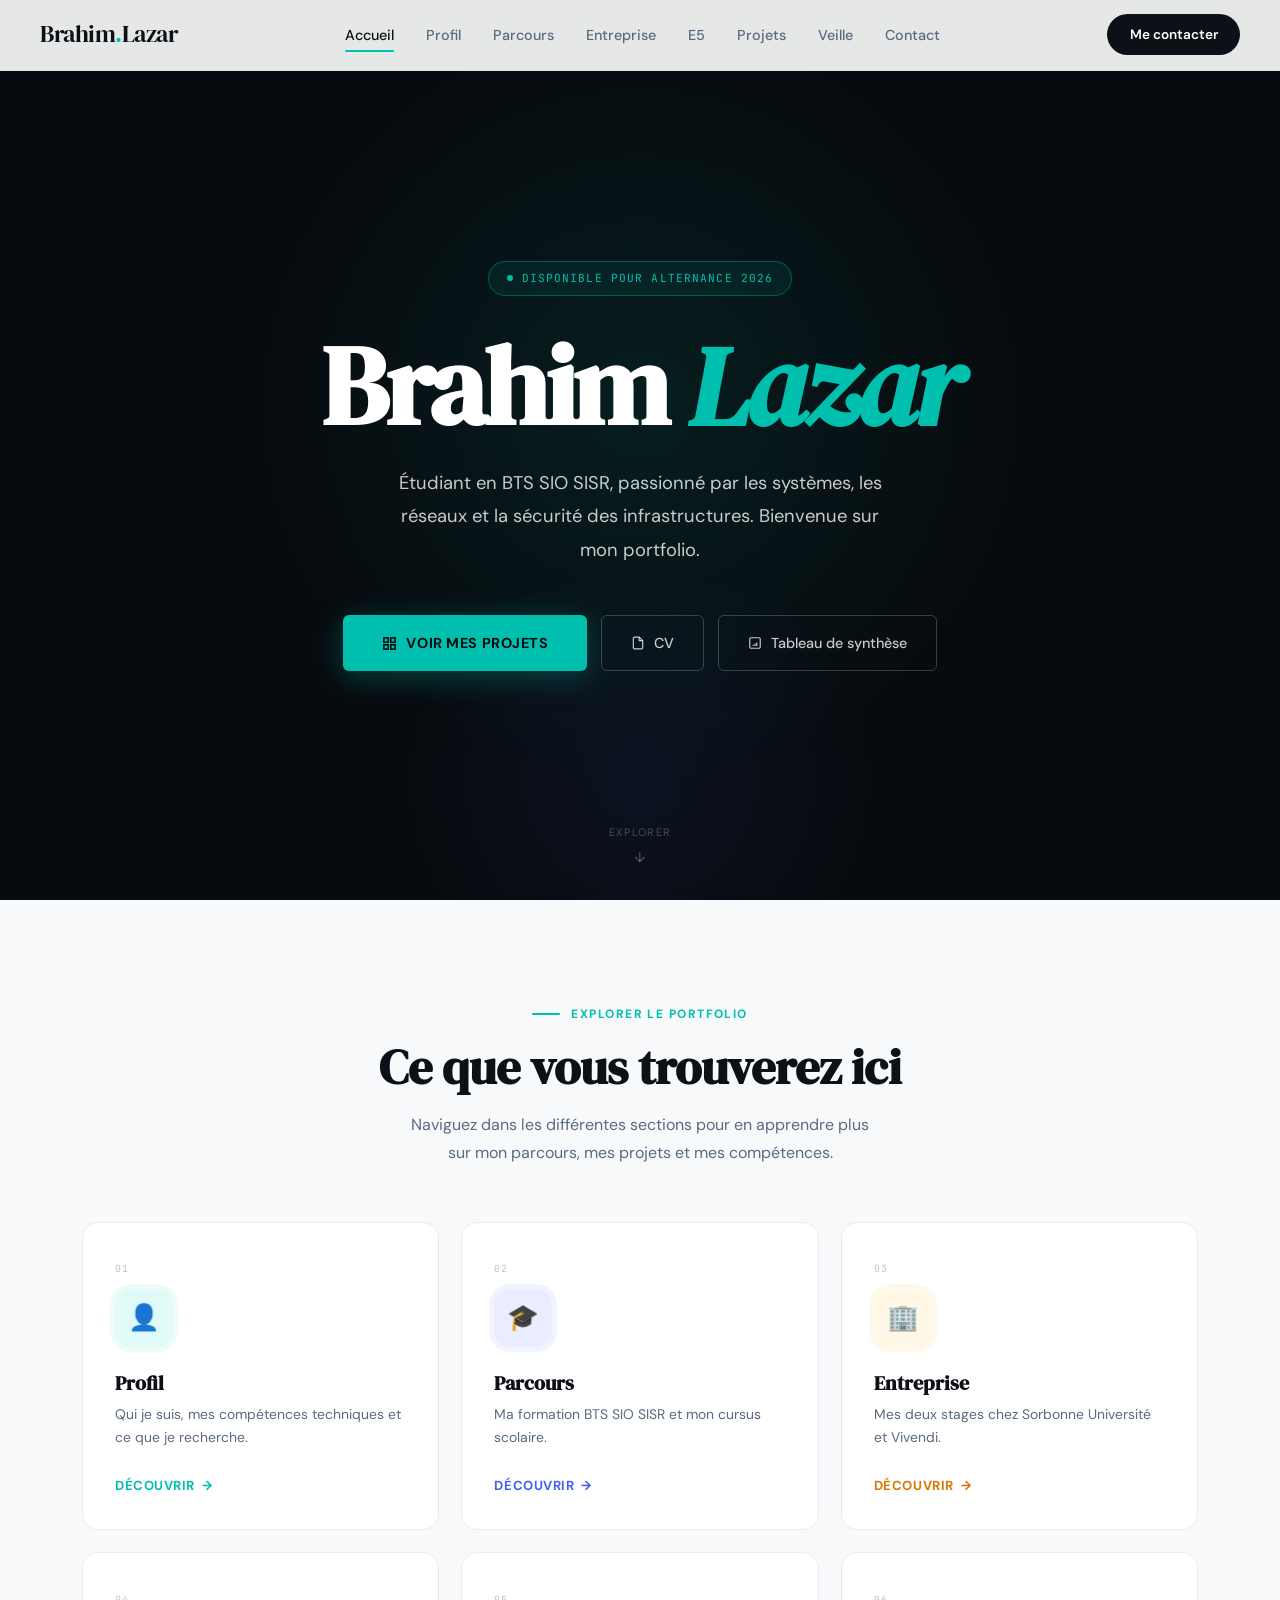
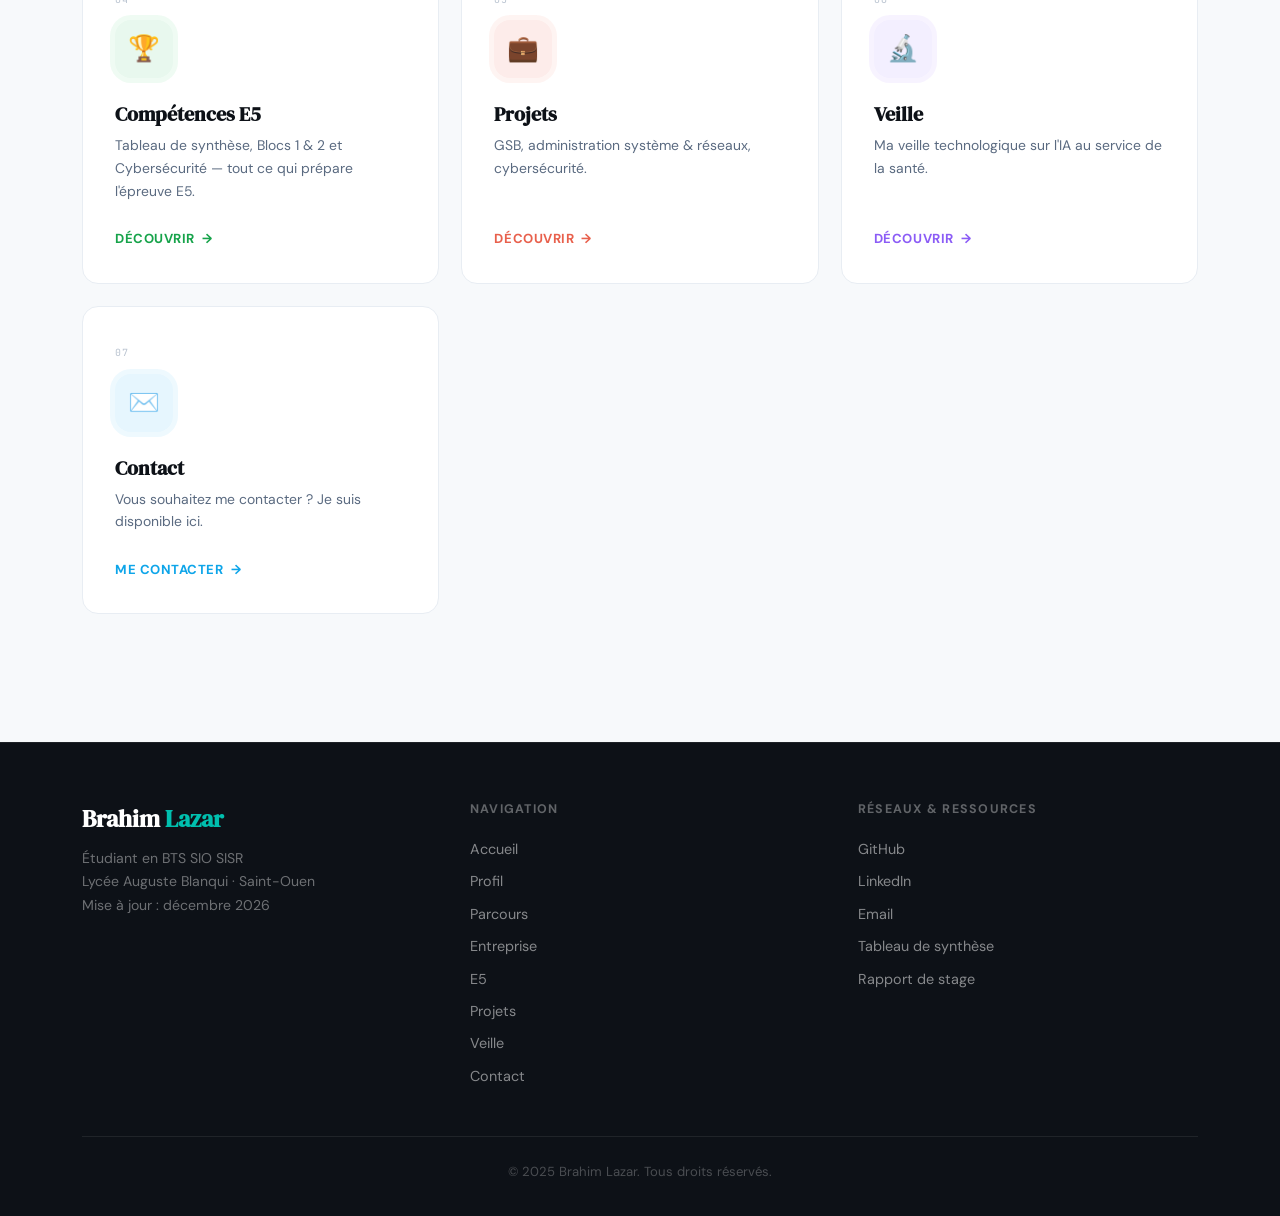
==== index.html @ 261b60f3 "Add files via upload" ====
<!DOCTYPE html>
<html lang="fr">
<head>
<meta charset="UTF-8">
<meta name="viewport" content="width=device-width, initial-scale=1.0">
<title>Brahim Lazar — Portfolio BTS SIO SISR</title>
<link rel="preconnect" href="https://fonts.googleapis.com">
<link rel="preconnect" href="https://fonts.gstatic.com" crossorigin>
<link href="https://fonts.googleapis.com/css2?family=DM+Serif+Display:ital@0;1&family=DM+Sans:wght@300;400;500;600&family=JetBrains+Mono:wght@400;600&display=swap" rel="stylesheet">
<link rel="stylesheet" href="styles-global.css">
<style>

/* ══ HERO ══ */
.hero {
  min-height: 100vh;
  display: flex;
  align-items: center;
  justify-content: center;
  background: #070b0f;
  padding: 8rem 2rem 6rem;
  position: relative;
  overflow: hidden;
  text-align: center;
}

.hero-glow {
  position: absolute;
  width: 900px; height: 900px;
  border-radius: 50%;
  background: radial-gradient(circle, rgba(0,191,174,.1) 0%, transparent 60%);
  top: 50%; left: 50%;
  transform: translate(-50%, -55%);
  pointer-events: none;
}
.hero-glow-2 {
  position: absolute;
  width: 600px; height: 400px;
  border-radius: 50%;
  background: radial-gradient(circle, rgba(67,97,238,.08) 0%, transparent 65%);
  bottom: -80px; left: 50%;
  transform: translateX(-50%);
  pointer-events: none;
}

.hero-line-top {
  position: absolute;
  top: 2.5rem; left: 2rem; right: 2rem;
  height: 1px;
  background: rgba(255,255,255,.06);
}
.hero-line-top::after {
  content: 'Portfolio · BTS SIO SISR · 2025';
  position: absolute; right: 0; top: -9px;
  font-family: var(--font-mono);
  font-size: .62rem;
  color: rgba(255,255,255,.22);
  letter-spacing: .12em;
  text-transform: uppercase;
}

.hero-inner {
  position: relative; z-index: 2;
  max-width: 680px;
  margin: 0 auto;
  width: 100%;
}

.hero-badge {
  display: inline-flex;
  align-items: center;
  gap: .55rem;
  padding: .45rem 1.1rem;
  border-radius: 50px;
  border: 1px solid rgba(0,191,174,.35);
  background: rgba(0,191,174,.08);
  font-family: var(--font-mono);
  font-size: .7rem;
  color: var(--teal);
  letter-spacing: .1em;
  text-transform: uppercase;
  margin-bottom: 2.4rem;
}
.hero-badge-dot {
  width: 6px; height: 6px;
  border-radius: 50%;
  background: var(--teal);
  animation: blink 1.6s ease-in-out infinite;
}
@keyframes blink { 0%,100%{opacity:1} 50%{opacity:.15} }

.hero-name {
  font-family: var(--font-display);
  font-size: clamp(3.5rem, 9vw, 7rem);
  color: white;
  line-height: .93;
  letter-spacing: -.03em;
  margin-bottom: 1.8rem;
}
.hero-name em { color: var(--teal); font-style: italic; }

.hero-tagline {
  font-size: clamp(1rem, 2vw, 1.15rem);
  color: rgba(255,255,255,.78);
  line-height: 1.8;
  max-width: 520px;
  margin: 0 auto 3rem;
  font-weight: 400;
}

.hero-actions {
  display: flex;
  gap: .9rem;
  justify-content: center;
  flex-wrap: wrap;
}

.btn-primary-hero {
  display: inline-flex; align-items: center; gap: .6rem;
  padding: .95rem 2.4rem;
  border-radius: 6px;
  background: var(--teal);
  color: #070b0f;
  font-weight: 700; font-size: .9rem;
  letter-spacing: .04em; text-transform: uppercase;
  text-decoration: none;
  transition: all .25s var(--ease);
  box-shadow: 0 6px 30px rgba(0,191,174,.3);
}
.btn-primary-hero:hover {
  background: white;
  transform: translateY(-3px);
  box-shadow: 0 12px 40px rgba(0,191,174,.2);
}

.btn-ghost-hero {
  display: inline-flex; align-items: center; gap: .55rem;
  padding: .95rem 1.8rem;
  border-radius: 6px;
  border: 1px solid rgba(255,255,255,.2);
  color: rgba(255,255,255,.78);
  font-size: .9rem; font-weight: 500;
  text-decoration: none;
  transition: all .25s var(--ease);
}
.btn-ghost-hero:hover {
  border-color: rgba(255,255,255,.5);
  color: white;
  background: rgba(255,255,255,.06);
}

.hero-scroll {
  position: absolute;
  bottom: 2.2rem; left: 50%;
  transform: translateX(-50%);
  display: flex; flex-direction: column; align-items: center; gap: .45rem;
  color: rgba(255,255,255,.25);
  font-size: .68rem; letter-spacing: .12em; text-transform: uppercase;
  animation: floatScroll 2.8s ease-in-out infinite;
}
@keyframes floatScroll {
  0%,100%{transform:translateX(-50%) translateY(0)}
  50%{transform:translateX(-50%) translateY(-7px)}
}

/* ══ SECTIONS ══ */
.sections-nav {
  padding: 6rem 0 8rem;
  background: #f7f9fb;
}

.sn-header {
  text-align: center;
  margin-bottom: 3.5rem;
}
.sn-sub {
  font-size: 1rem;
  color: var(--muted);
  margin-top: .6rem;
  font-weight: 400;
  max-width: 480px;
  margin-left: auto;
  margin-right: auto;
  line-height: 1.7;
}

.sn-grid {
  display: grid;
  grid-template-columns: repeat(3, 1fr);
  gap: 1.4rem;
}

.sn-item {
  display: flex;
  flex-direction: column;
  padding: 2.4rem 2rem 2rem;
  background: white;
  border-radius: 16px;
  border: 1.5px solid #e8edf3;
  text-decoration: none;
  transition: all .3s var(--ease);
  position: relative;
  overflow: hidden;
}
.sn-item:hover {
  transform: translateY(-8px);
  box-shadow: 0 24px 60px rgba(0,0,0,.1);
  border-color: transparent;
}
.sn-item:hover .sn-icon-wrap {
  transform: scale(1.1) rotate(-4deg);
}

.sn-icon-wrap {
  width: 58px; height: 58px;
  border-radius: 16px;
  display: flex; align-items: center; justify-content: center;
  font-size: 1.6rem;
  margin-bottom: 1.5rem;
  transition: transform .3s var(--ease);
  flex-shrink: 0;
}
.ic-teal   { background: #e0faf8; box-shadow: 0 0 0 5px rgba(0,191,174,.07); }
.ic-indigo { background: #eaedff; box-shadow: 0 0 0 5px rgba(67,97,238,.07); }
.ic-amber  { background: #fff8e6; box-shadow: 0 0 0 5px rgba(245,158,11,.07); }
.ic-rose   { background: #fdecea; box-shadow: 0 0 0 5px rgba(232,96,76,.07); }
.ic-violet { background: #f3efff; box-shadow: 0 0 0 5px rgba(139,92,246,.07); }
.ic-sky    { background: #e6f6fe; box-shadow: 0 0 0 5px rgba(14,165,233,.07); }
.ic-green  { background: #e8f8ee; box-shadow: 0 0 0 5px rgba(34,197,94,.07); }

.sn-num {
  font-family: var(--font-mono);
  font-size: .62rem;
  color: #b8c2cf;
  letter-spacing: .1em;
  margin-bottom: .7rem;
}
.sn-item h3 {
  font-family: var(--font-display);
  font-size: 1.25rem;
  color: var(--ink);
  margin-bottom: .5rem;
  line-height: 1.2;
}
.sn-item p {
  font-size: .87rem;
  color: var(--muted);
  line-height: 1.65;
  flex: 1;
  margin-bottom: 1.6rem;
}

.sn-link {
  display: inline-flex; align-items: center; gap: .45rem;
  font-size: .82rem; font-weight: 700;
  letter-spacing: .04em; text-transform: uppercase;
  transition: gap .2s;
}
.sn-item:hover .sn-link { gap: .75rem; }
.link-teal   { color: #00bfae; }
.link-indigo { color: #4361ee; }
.link-amber  { color: #d97706; }
.link-rose   { color: #e8604c; }
.link-violet { color: #8b5cf6; }
.link-sky    { color: #0ea5e9; }
.link-green  { color: #16a34a; }

.sn-item::before {
  content: '';
  position: absolute; bottom: 0; left: 0;
  width: 100%; height: 3px;
  transform: scaleX(0); transform-origin: left;
  transition: transform .35s var(--ease);
}
.sn-item:nth-child(1)::before { background: #00bfae; }
.sn-item:nth-child(2)::before { background: #4361ee; }
.sn-item:nth-child(3)::before { background: #d97706; }
.sn-item:nth-child(4)::before { background: #16a34a; }
.sn-item:nth-child(5)::before { background: #e8604c; }
.sn-item:nth-child(6)::before { background: #8b5cf6; }
.sn-item:nth-child(7)::before { background: #0ea5e9; }
.sn-item:hover::before { transform: scaleX(1); }

@media(max-width:1024px) { .sn-grid { grid-template-columns: 1fr 1fr; } }
@media(max-width:640px) {
  .hero-name { font-size: 3rem; }
  .hero-actions { flex-direction: column; align-items: center; }
  .sn-grid { grid-template-columns: 1fr; }
}
</style>
</head>
<body>

<!-- HERO -->
<section class="hero">
  <div class="hero-glow"></div>
  <div class="hero-glow-2"></div>
  <div class="hero-line-top"></div>

  <div class="hero-inner">
    <div class="hero-badge reveal">
      <span class="hero-badge-dot"></span>
      Disponible pour alternance 2026
    </div>

    <h1 class="hero-name reveal d1">Brahim <em>Lazar</em></h1>

    <p class="hero-tagline reveal d2">
      Étudiant en BTS SIO SISR, passionné par les systèmes, les réseaux
      et la sécurité des infrastructures. Bienvenue sur mon portfolio.
    </p>

    <div class="hero-actions reveal d3">
      <a href="projets.html" class="btn-primary-hero">
        <svg width="15" height="15" viewBox="0 0 24 24" fill="none" stroke="currentColor" stroke-width="2.5"><rect x="3" y="3" width="7" height="7"/><rect x="14" y="3" width="7" height="7"/><rect x="14" y="14" width="7" height="7"/><rect x="3" y="14" width="7" height="7"/></svg>
        Voir mes projets
      </a>
      <a href="CV BL 2025.pdf" target="_blank" class="btn-ghost-hero">
        <svg width="14" height="14" viewBox="0 0 24 24" fill="none" stroke="currentColor" stroke-width="2"><path d="M14 2H6a2 2 0 0 0-2 2v16a2 2 0 0 0 2 2h12a2 2 0 0 0 2-2V8z"/><polyline points="14 2 14 8 20 8"/></svg>
        CV
      </a>
      <a href="tableau_synthese_brahim_lazar.xlsx" target="_blank" class="btn-ghost-hero">
        <svg width="14" height="14" viewBox="0 0 24 24" fill="none" stroke="currentColor" stroke-width="2"><path d="M9 17v-2m3 2v-4m3 4v-6M5 3h14a2 2 0 0 1 2 2v14a2 2 0 0 1-2 2H5a2 2 0 0 1-2-2V5a2 2 0 0 1 2-2z"/></svg>
        Tableau de synthèse
      </a>
    </div>
  </div>

  <div class="hero-scroll">
    <span>Explorer</span>
    <svg width="16" height="16" viewBox="0 0 24 24" fill="none" stroke="currentColor" stroke-width="2"><line x1="12" y1="5" x2="12" y2="19"/><polyline points="19 12 12 19 5 12"/></svg>
  </div>
</section>

<!-- SECTIONS -->
<section class="sections-nav">
  <div class="container">
    <div class="sn-header reveal">
      <div class="s-label">Explorer le portfolio</div>
      <h2 class="s-title">Ce que vous trouverez ici</h2>
      <p class="sn-sub">Naviguez dans les différentes sections pour en apprendre plus sur mon parcours, mes projets et mes compétences.</p>
    </div>

    <div class="sn-grid">

      <a href="profil.html" class="sn-item reveal">
        <div class="sn-num">01</div>
        <div class="sn-icon-wrap ic-teal">👤</div>
        <h3>Profil</h3>
        <p>Qui je suis, mes compétences techniques et ce que je recherche.</p>
        <div class="sn-link link-teal">Découvrir <span>→</span></div>
      </a>

      <a href="parcours.html" class="sn-item reveal d1">
        <div class="sn-num">02</div>
        <div class="sn-icon-wrap ic-indigo">🎓</div>
        <h3>Parcours</h3>
        <p>Ma formation BTS SIO SISR et mon cursus scolaire.</p>
        <div class="sn-link link-indigo">Découvrir <span>→</span></div>
      </a>

      <a href="entreprise.html" class="sn-item reveal d2">
        <div class="sn-num">03</div>
        <div class="sn-icon-wrap ic-amber">🏢</div>
        <h3>Entreprise</h3>
        <p>Mes deux stages chez Sorbonne Université et Vivendi.</p>
        <div class="sn-link link-amber">Découvrir <span>→</span></div>
      </a>

      <a href="e5.html" class="sn-item reveal">
        <div class="sn-num">04</div>
        <div class="sn-icon-wrap ic-green">🏆</div>
        <h3>Compétences E5</h3>
        <p>Tableau de synthèse, Blocs 1 & 2 et Cybersécurité — tout ce qui prépare l'épreuve E5.</p>
        <div class="sn-link link-green">Découvrir <span>→</span></div>
      </a>

      <a href="projets.html" class="sn-item reveal d1">
        <div class="sn-num">05</div>
        <div class="sn-icon-wrap ic-rose">💼</div>
        <h3>Projets</h3>
        <p>GSB, administration système &amp; réseaux, cybersécurité.</p>
        <div class="sn-link link-rose">Découvrir <span>→</span></div>
      </a>

      <a href="veille.html" class="sn-item reveal d2">
        <div class="sn-num">06</div>
        <div class="sn-icon-wrap ic-violet">🔬</div>
        <h3>Veille</h3>
        <p>Ma veille technologique sur l'IA au service de la santé.</p>
        <div class="sn-link link-violet">Découvrir <span>→</span></div>
      </a>

      <a href="contact.html" class="sn-item reveal">
        <div class="sn-num">07</div>
        <div class="sn-icon-wrap ic-sky">✉️</div>
        <h3>Contact</h3>
        <p>Vous souhaitez me contacter ? Je suis disponible ici.</p>
        <div class="sn-link link-sky">Me contacter <span>→</span></div>
      </a>

    </div>
  </div>
</section>

<script src="shared.js"></script>
</body>
</html>
---- styles-global.css ----
/* ============================================================
   VARIABLES & RESET
   ============================================================ */
:root {
  --ink:        #0d1117;
  --ink-2:      #1e2533;
  --ink-3:      #2e3a4e;
  --muted:      #5a6a80;
  --subtle:     #98aabf;
  --line:       #d8e2ed;
  --surface:    #f0f5fa;
  --white:      #ffffff;
  --teal:       #00bfae;
  --teal-dim:   rgba(0,191,174,.12);
  --amber:      #f5a623;
  --amber-dim:  rgba(245,166,35,.12);
  --coral:      #e8604c;
  --indigo:     #4361ee;
  --indigo-dim: rgba(67,97,238,.12);
  --font-display: 'DM Serif Display', serif;
  --font-body:    'DM Sans', sans-serif;
  --font-mono:    'JetBrains Mono', monospace;
  --ease:     cubic-bezier(.4,0,.2,1);
  --ease-out: cubic-bezier(0,.6,.4,1);
  --r:    16px;
  --r-lg: 24px;
}
*,*::before,*::after{margin:0;padding:0;box-sizing:border-box}
html{scroll-behavior:smooth;font-size:16px}
body{font-family:var(--font-body);color:var(--ink);background:var(--white);line-height:1.7;overflow-x:hidden}
img{max-width:100%;display:block}
a{text-decoration:none;color:inherit;transition:color .25s var(--ease)}
button{border:none;background:none;cursor:pointer;font-family:inherit}
ul{list-style:none}

/* ============================================================
   UTILITIES
   ============================================================ */
.container{max-width:1180px;margin:0 auto;padding:0 2rem}
.mono{font-family:var(--font-mono);font-size:.85em}
.reveal{opacity:0;transform:translateY(28px);transition:opacity .7s var(--ease-out),transform .7s var(--ease-out)}
.reveal.in{opacity:1;transform:none}
.reveal.d1{transition-delay:.1s}.reveal.d2{transition-delay:.2s}
.reveal.d3{transition-delay:.3s}.reveal.d4{transition-delay:.4s}
.s-label{display:inline-flex;align-items:center;gap:.7rem;font-size:.75rem;font-weight:700;letter-spacing:.12em;text-transform:uppercase;color:var(--teal);margin-bottom:1rem}
.s-label::before{content:'';width:28px;height:2px;background:var(--teal);border-radius:2px}
.s-title{font-family:var(--font-display);font-size:clamp(2rem,4.5vw,3rem);color:var(--ink);line-height:1.15;margin-bottom:1rem}
.s-sub{font-size:1.05rem;color:var(--muted);max-width:560px;line-height:1.8}

/* ============================================================
   NAV
   ============================================================ */
.nav{
  position:fixed;top:0;left:0;right:0;z-index:900;
  display:flex;align-items:center;justify-content:space-between;
  padding:.9rem 2.5rem;
  background:rgba(255,255,255,.9);
  backdrop-filter:blur(18px);
  border-bottom:1.5px solid var(--line);
  transition:all .3s var(--ease);
}
.nav.scrolled{padding:.7rem 2.5rem;box-shadow:0 4px 30px rgba(0,0,0,.07)}
.nav-logo{font-family:var(--font-display);font-size:1.5rem;color:var(--ink);letter-spacing:-.02em}
.nav-logo span{color:var(--teal)}
.nav-links{display:flex;align-items:center;gap:2rem}
.nav-links a{font-size:.9rem;font-weight:500;color:var(--muted);position:relative;padding:.2rem 0}
.nav-links a::after{content:'';position:absolute;bottom:-2px;left:0;width:0;height:2px;background:var(--teal);border-radius:2px;transition:width .3s var(--ease)}
.nav-links a:hover,.nav-links a.active{color:var(--ink)}
.nav-links a:hover::after,.nav-links a.active::after{width:100%}
.nav-cta{font-size:.85rem;font-weight:600;padding:.55rem 1.4rem;background:var(--ink);color:var(--white);border-radius:50px;transition:all .25s var(--ease)}
.nav-cta:hover{background:var(--teal)}
.hamburger{display:none;flex-direction:column;gap:5px;padding:.4rem}
.hamburger span{width:24px;height:2px;background:var(--ink);border-radius:2px;transition:all .3s var(--ease)}
.hamburger.open span:nth-child(1){transform:translateY(7px) rotate(45deg)}
.hamburger.open span:nth-child(2){opacity:0}
.hamburger.open span:nth-child(3){transform:translateY(-7px) rotate(-45deg)}
.nav-mobile{display:none;position:fixed;top:65px;left:0;right:0;bottom:0;background:var(--white);flex-direction:column;padding:2rem;gap:1.5rem;z-index:850;border-top:1px solid var(--line)}
.nav-mobile.open{display:flex}
.nav-mobile a{font-size:1.1rem;font-weight:600;color:var(--muted);padding:.5rem 0;border-bottom:1px solid var(--line)}
.nav-mobile a.active,.nav-mobile a:hover{color:var(--teal)}

/* Page hero (shared across interior pages) */
.page-hero{
  padding:9rem 2rem 5rem;
  background:linear-gradient(135deg,#0d1117 0%,#1e2533 100%);
  position:relative;overflow:hidden;
}
.page-hero-grid{
  position:absolute;inset:0;pointer-events:none;
  background-image:linear-gradient(rgba(0,191,174,.05) 1px,transparent 1px),linear-gradient(90deg,rgba(0,191,174,.05) 1px,transparent 1px);
  background-size:50px 50px;
  animation:gridMove 25s linear infinite;
}
@keyframes gridMove{to{background-position:50px 50px}}
.page-hero-inner{position:relative;z-index:2;max-width:700px}
.page-hero-badge{display:inline-flex;align-items:center;gap:.6rem;font-size:.75rem;font-weight:700;letter-spacing:.12em;text-transform:uppercase;color:var(--teal);margin-bottom:1.5rem}
.page-hero-badge::before{content:'';width:24px;height:2px;background:var(--teal);border-radius:2px}
.page-hero h1{font-family:var(--font-display);font-size:clamp(2.4rem,5vw,3.8rem);color:white;line-height:1.1;margin-bottom:1rem}
.page-hero h1 em{color:var(--teal);font-style:italic}
.page-hero p{font-size:1.05rem;color:rgba(255,255,255,.5);line-height:1.85;max-width:560px}

/* ============================================================
   FOOTER
   ============================================================ */
.footer{background:var(--ink);padding:3.5rem 0 2rem;border-top:1px solid rgba(255,255,255,.07)}
.footer-grid{display:grid;grid-template-columns:1fr 1fr 1fr;gap:3rem;margin-bottom:2.5rem}
.footer-brand h3{font-family:var(--font-display);font-size:1.5rem;color:white;margin-bottom:.4rem}
.footer-brand h3 span{color:var(--teal)}
.footer-brand p{font-size:.88rem;color:rgba(255,255,255,.4);line-height:1.7}
.footer-col h4{font-size:.78rem;font-weight:700;text-transform:uppercase;letter-spacing:.1em;color:rgba(255,255,255,.35);margin-bottom:1rem}
.footer-col a{display:block;font-size:.9rem;color:rgba(255,255,255,.5);margin-bottom:.5rem;transition:color .2s}
.footer-col a:hover{color:var(--teal)}
.footer-bottom{border-top:1px solid rgba(255,255,255,.08);padding-top:1.5rem;text-align:center;font-size:.82rem;color:rgba(255,255,255,.25)}

/* Scroll top */
.scroll-top{position:fixed;bottom:2rem;right:2rem;width:46px;height:46px;border-radius:50%;background:var(--teal);color:white;font-size:1.1rem;display:flex;align-items:center;justify-content:center;opacity:0;transform:translateY(16px);transition:all .3s var(--ease);z-index:800;box-shadow:0 4px 16px rgba(0,191,174,.4)}
.scroll-top.show{opacity:1;transform:none}
.scroll-top:hover{transform:translateY(-2px)}

/* Availability dot */
@keyframes blink{0%,100%{opacity:1}50%{opacity:.2}}
.avail-dot{width:11px;height:11px;border-radius:50%;background:var(--teal);box-shadow:0 0 0 3px rgba(0,191,174,.25);flex-shrink:0;animation:blink 1.4s infinite}

/* ============================================================
   RESPONSIVE
   ============================================================ */
@media(max-width:768px){
  .nav-links,.nav-cta{display:none}
  .hamburger{display:flex}
  .footer-grid{grid-template-columns:1fr}
}
@media(max-width:480px){
  .container{padding:0 1.2rem}
  .page-hero{padding:7rem 1.2rem 4rem}
}
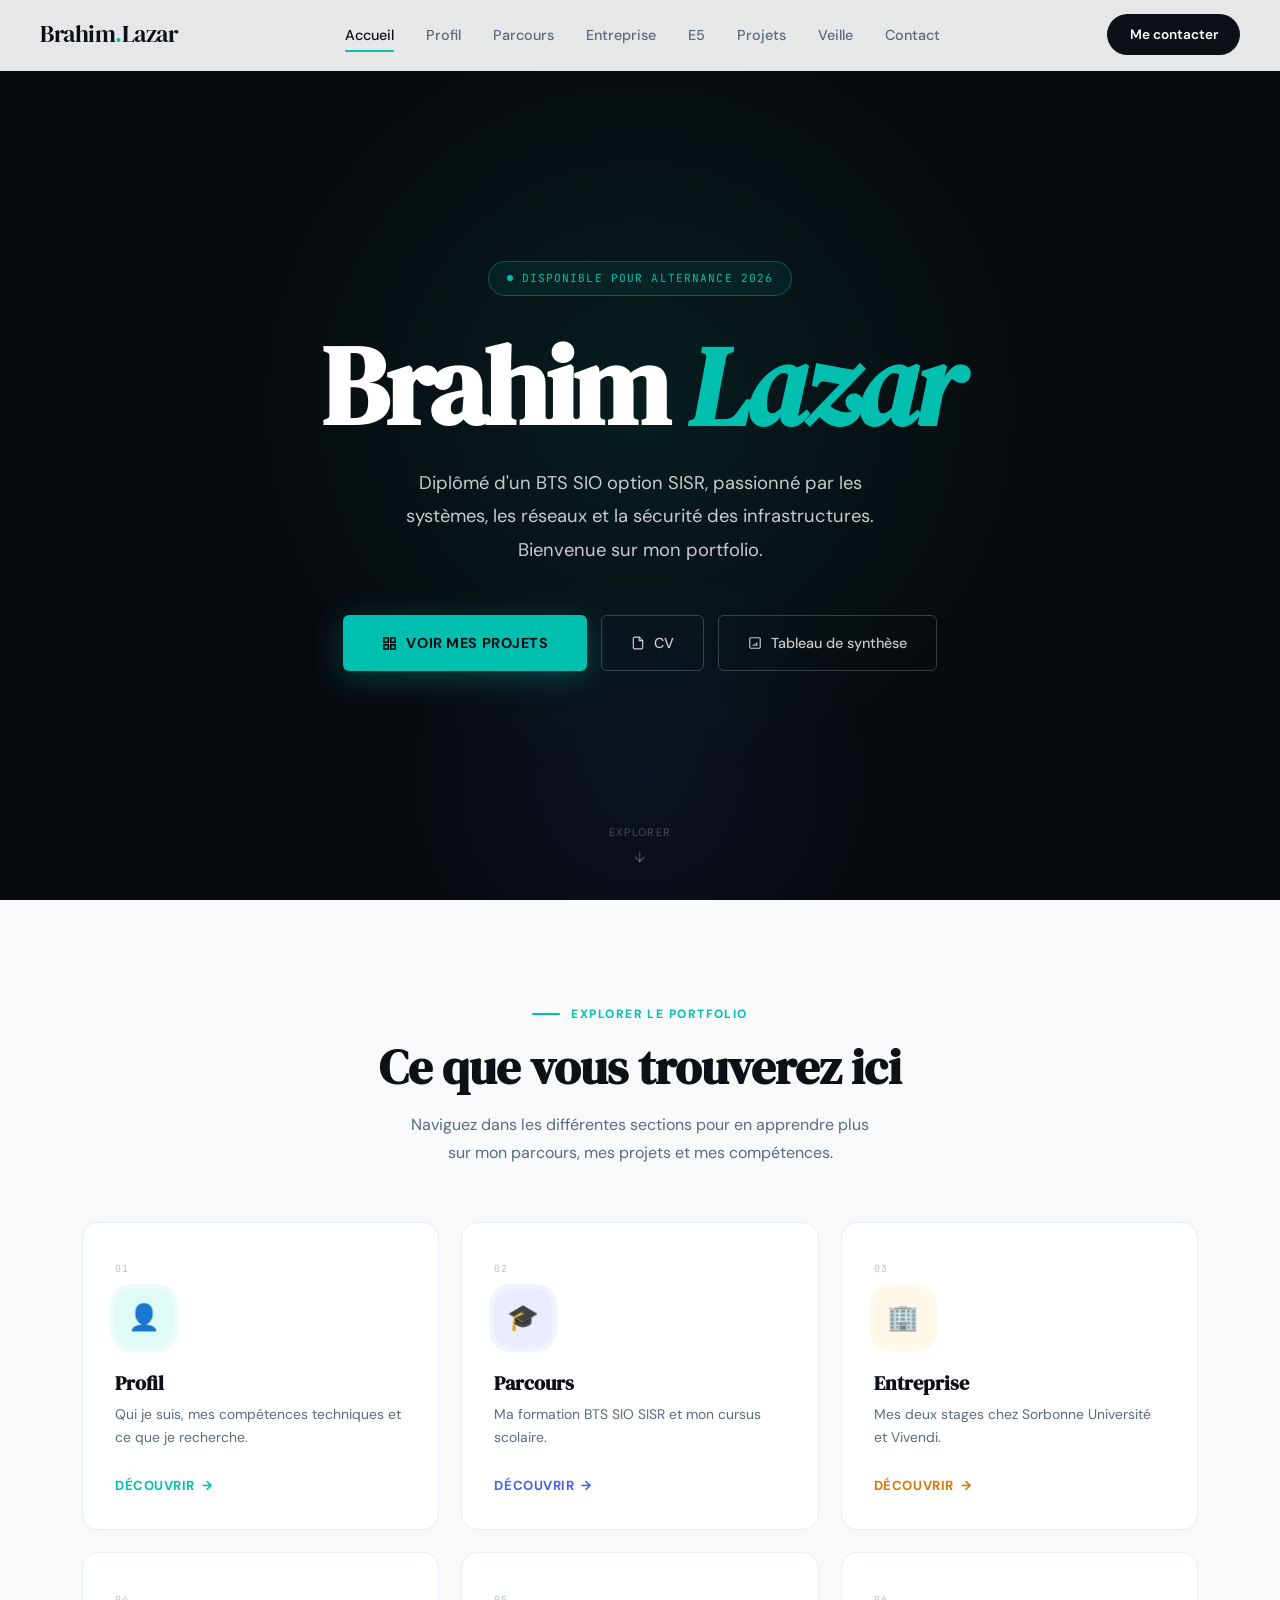
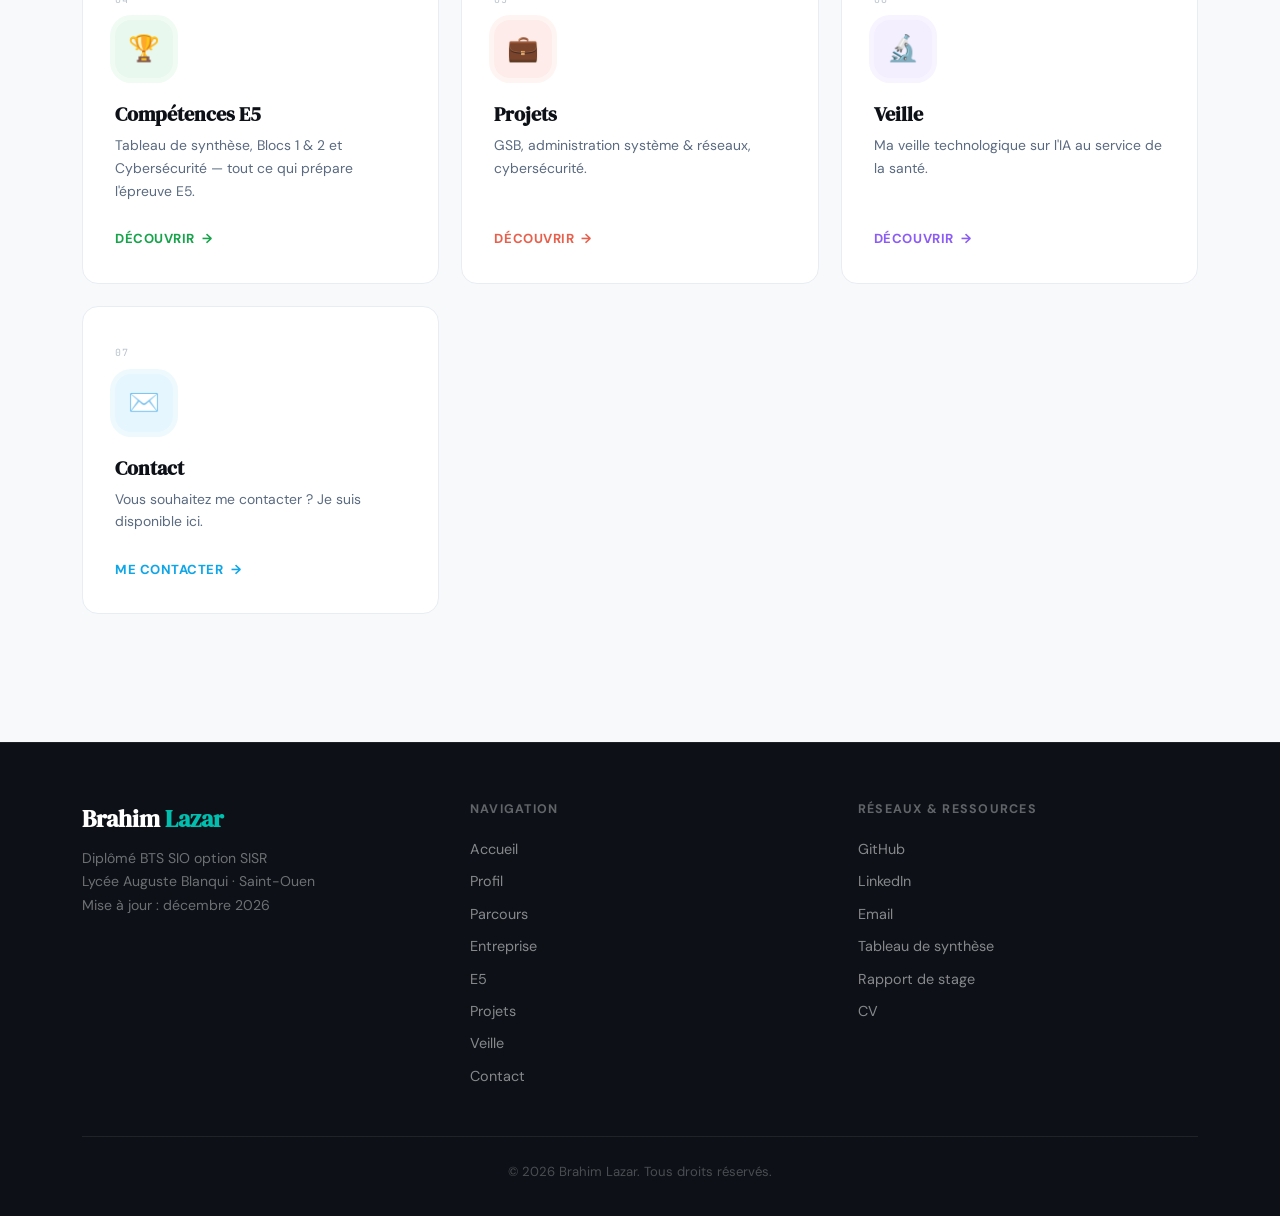
==== commit a154a289: "Add files via upload" ====
--- a/index.html
+++ b/index.html
@@ -49,7 +49,7 @@
   background: rgba(255,255,255,.06);
 }
 .hero-line-top::after {
-  content: 'Portfolio · BTS SIO SISR · 2025';
+  content: 'Portfolio · BTS SIO SISR · 2026';
   position: absolute; right: 0; top: -9px;
   font-family: var(--font-mono);
   font-size: .62rem;
@@ -305,7 +305,7 @@
     <h1 class="hero-name reveal d1">Brahim <em>Lazar</em></h1>
 
     <p class="hero-tagline reveal d2">
-      Étudiant en BTS SIO SISR, passionné par les systèmes, les réseaux
+      Diplômé d'un BTS SIO option SISR, passionné par les systèmes, les réseaux
       et la sécurité des infrastructures. Bienvenue sur mon portfolio.
     </p>
 
@@ -314,7 +314,7 @@
         <svg width="15" height="15" viewBox="0 0 24 24" fill="none" stroke="currentColor" stroke-width="2.5"><rect x="3" y="3" width="7" height="7"/><rect x="14" y="3" width="7" height="7"/><rect x="14" y="14" width="7" height="7"/><rect x="3" y="14" width="7" height="7"/></svg>
         Voir mes projets
       </a>
-      <a href="CV BL 2025.pdf" target="_blank" class="btn-ghost-hero">
+      <a href="CV_BL_2026.pdf" target="_blank" class="btn-ghost-hero">
         <svg width="14" height="14" viewBox="0 0 24 24" fill="none" stroke="currentColor" stroke-width="2"><path d="M14 2H6a2 2 0 0 0-2 2v16a2 2 0 0 0 2 2h12a2 2 0 0 0 2-2V8z"/><polyline points="14 2 14 8 20 8"/></svg>
         CV
       </a>
